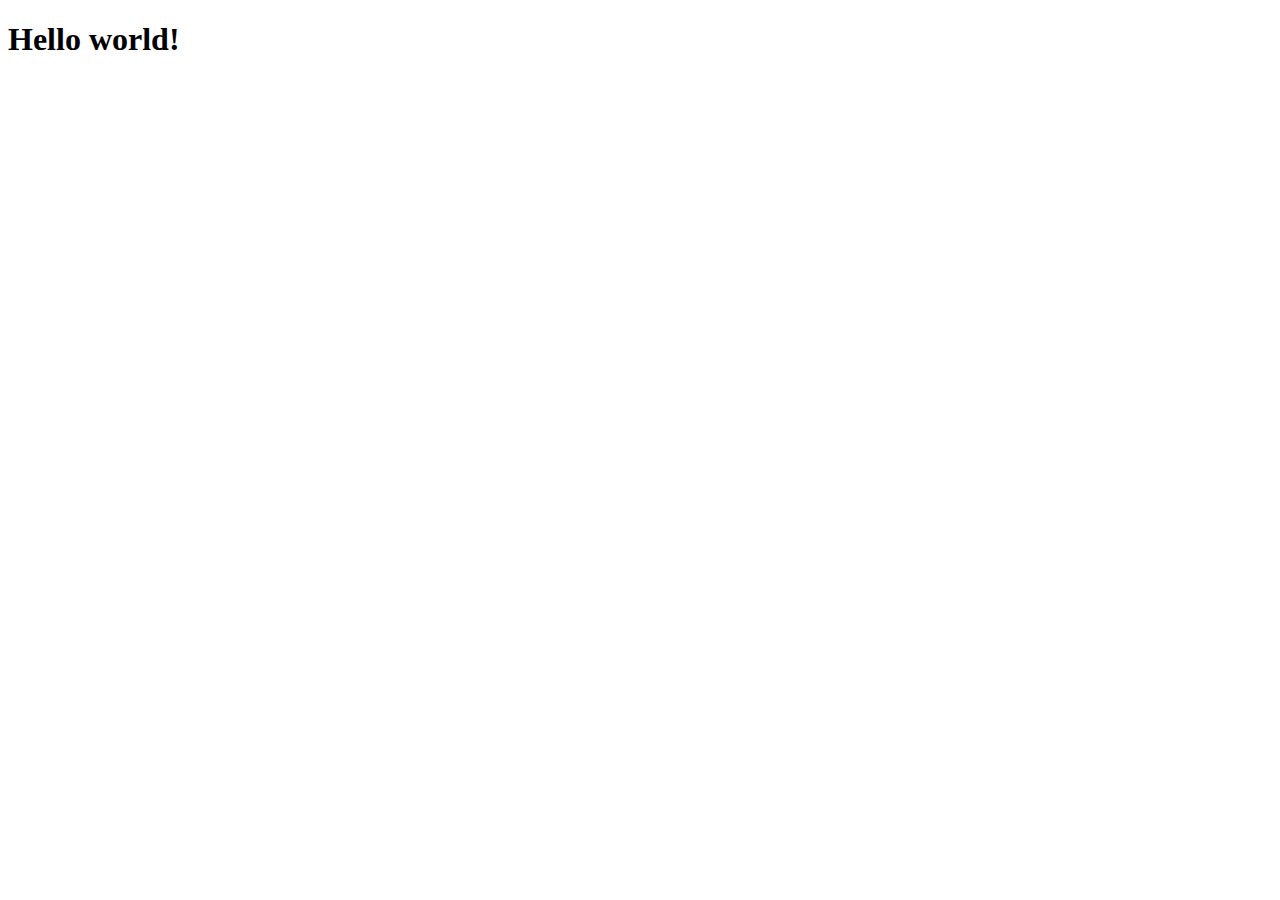
==== index.html @ 1c83c9e9 "initial commit" ====
<!DOCTYPE html>
<html lang="en">
<head>
    <meta charset="UTF-8">
    <meta http-equiv="X-UA-Compatible" content="IE=edge">
    <meta name="viewport" content="width=device-width, initial-scale=1.0">
    <title>Personal Websites</title>
</head>
<body>
    <h1>Hello world!</h1>
</body>
</html>
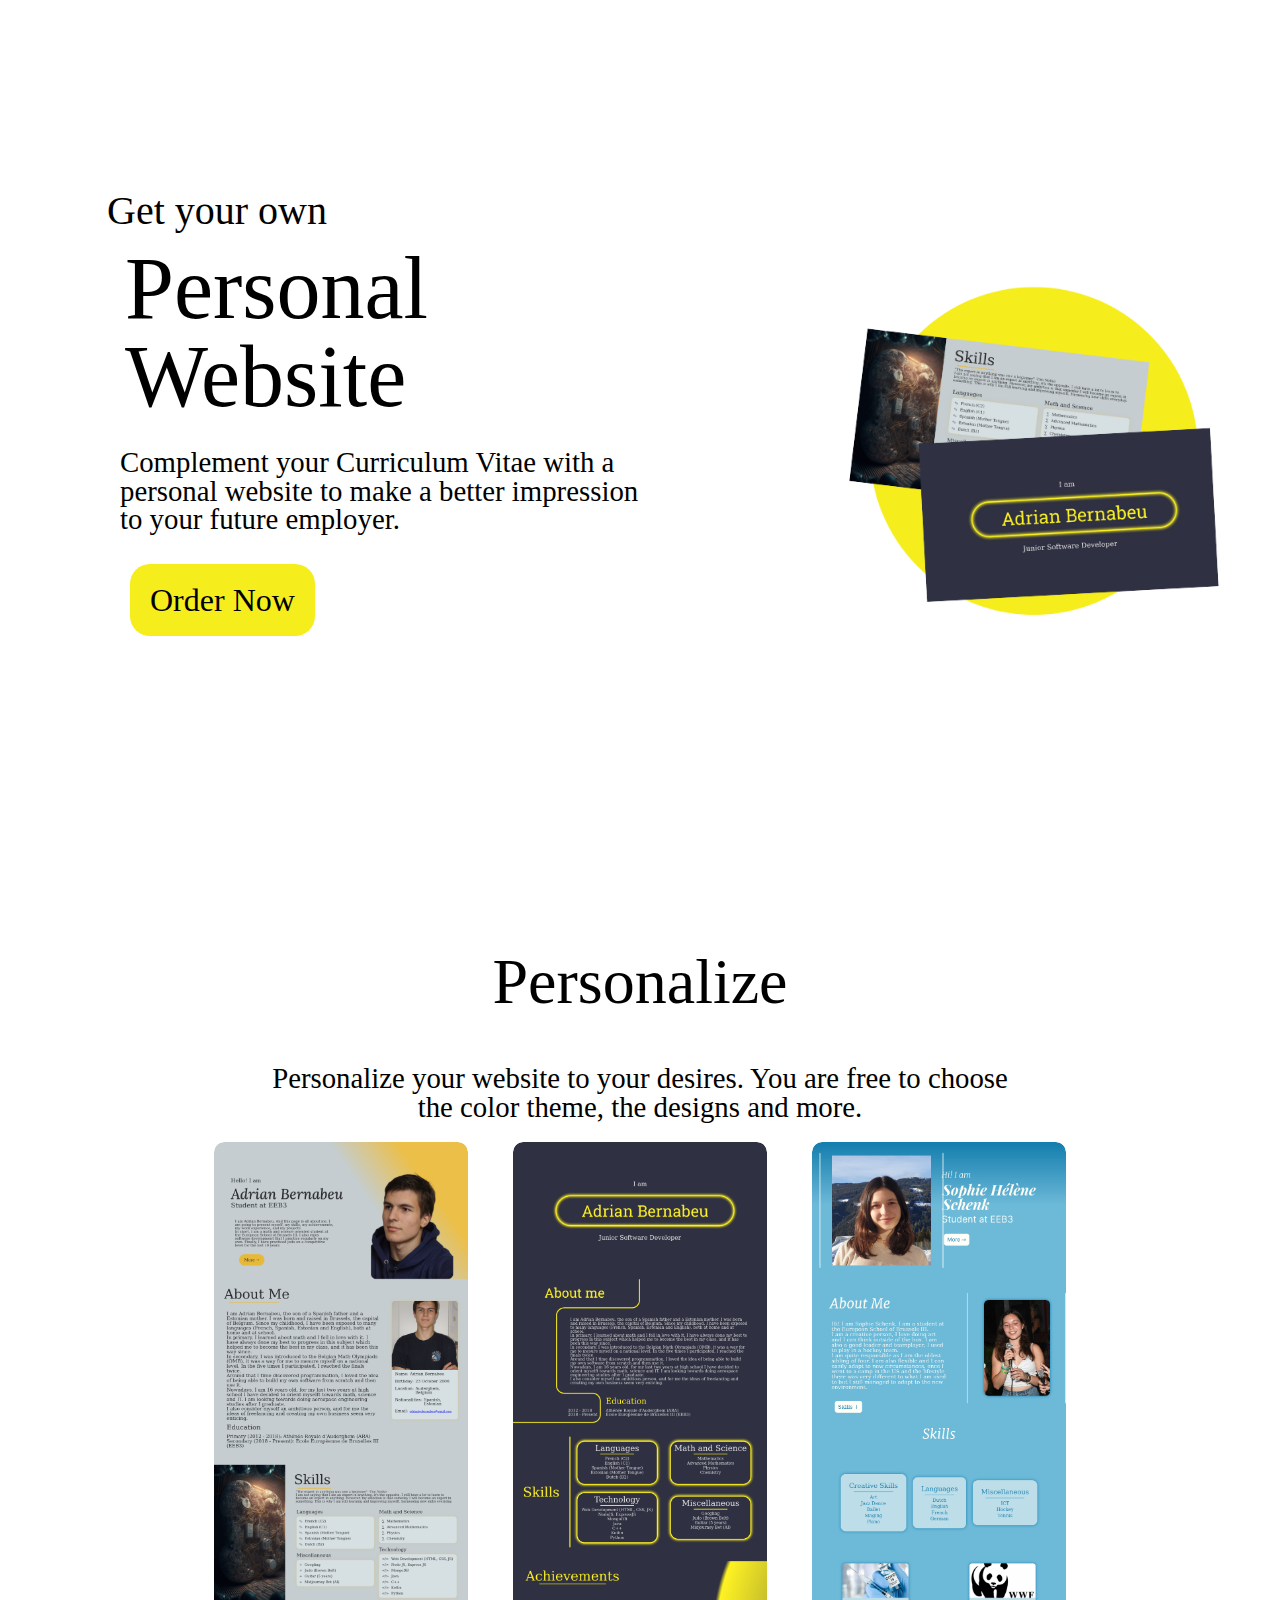
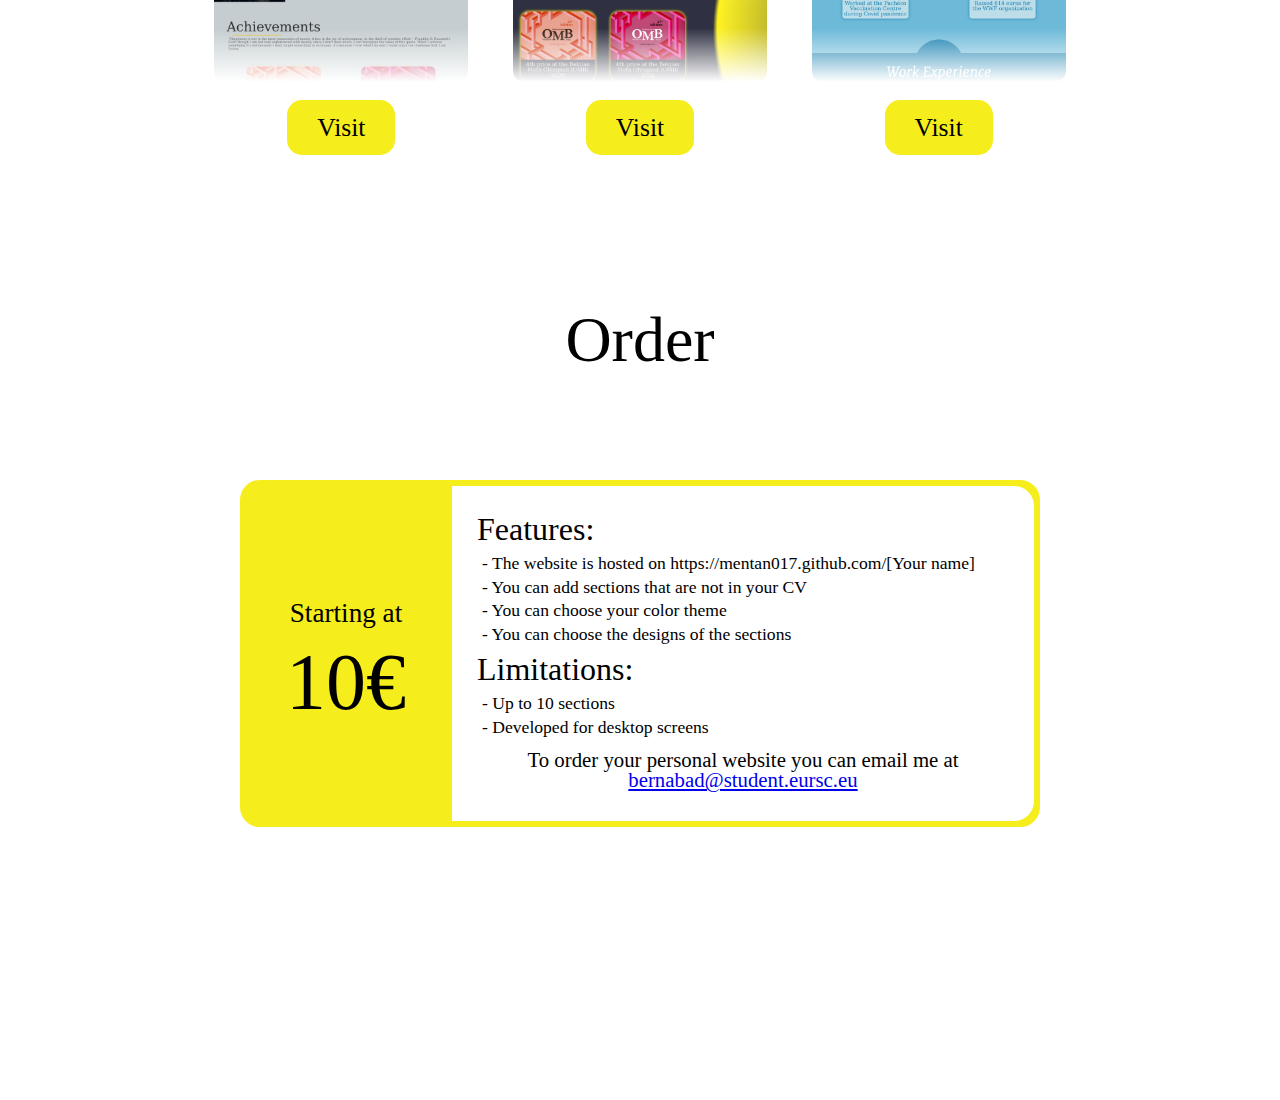
==== commit e9edc8c2: "Added the main product showcase page" ====
--- a/index.html
+++ b/index.html
@@ -4,9 +4,65 @@
     <meta charset="UTF-8">
     <meta http-equiv="X-UA-Compatible" content="IE=edge">
     <meta name="viewport" content="width=device-width, initial-scale=1.0">
+    <link rel="stylesheet" href="reset.css">
+    <link rel="stylesheet" href="style.css">
     <title>Personal Websites</title>
 </head>
 <body>
-    <h1>Hello world!</h1>
+    <section id="frontpage">
+        <div id="frontpage-text">
+            <h3>Get your own</h3>
+            <h1>Personal Website</h1>
+            <p>Complement your Curriculum Vitae with a personal website to make a better impression to your future employer.</p>
+            <div id="order-btn"><a href="#order" style="text-decoration: none; color: black;">Order Now</a></div>
+        </div>
+        <div id="frontpage-image">
+            <img src="./Images/Frontpage-img.png">
+        </div>
+    </section>
+    <section id="personalize">
+        <div id="personalize-text">
+            <h2>Personalize</h2>
+            <p>Personalize your website to your desires. You are free to choose the color theme, the designs and more.</p>
+        </div>
+        <div id="personalize-content">
+            <div>
+                <img src="./Images/Adrian_Bernabeu_Light.png">
+                <p><a href="https://mentan017.github.io/Adrian_Bernabeu/" style="text-decoration: none; color: black;">Visit</a></p>
+            </div>
+            <div>
+                <img src="./Images/Adrian_Bernabeu_Dark.png">
+                <p><a href="https://mentan017.github.io/Adrian_Bernabeu_Dark/" style="text-decoration: none; color: black;">Visit</a></p>
+            </div>
+            <div>
+                <img src="./Images/Sophie_Schenk.png">
+                <p><a href="https://mentan017.github.io/Sophie_Schenk/" style="text-decoration: none; color: black;">Visit</a></p>
+            </div>
+        </div>
+    </section>
+    <section id="order">
+        <h2>Order</h2>
+        <div id="order-box">
+            <div id="price">
+                <p id="price-text">Starting at</p>
+                <p>10&euro;</p>
+            </div>
+            <div id="order-description">
+                <h3>Features:</h3>
+                <ul>
+                    <li>- The website is hosted on https://mentan017.github.com/[Your name]</li>
+                    <li>- You can add sections that are not in your CV</li>
+                    <li>- You can choose your color theme</li>
+                    <li>- You can choose the designs of the sections</li>
+                </ul>
+                <h3>Limitations:</h3>
+                <ul>
+                    <li>- Up to 10 sections</li>
+                    <li>- Developed for desktop screens</li>
+                </ul>
+                <p>To order your personal website you can email me at <a href="mailto:bernabad@student.eursc.eu">bernabad@student.eursc.eu</a></p>
+            </div>
+        </div>
+    </section>
 </body>
 </html>--- a/style.css
+++ b/style.css
@@ -0,0 +1,238 @@
+@media screen and (max-width: 375px){
+    section{
+        text-align: center;
+    }
+    #frontpage{
+        padding-top: 10vh;
+    }
+    #frontpage h1{
+        font-size: 4rem;
+        padding: 10px 0;
+    }
+    #frontpage h3{
+        font-size: 2rem;
+    }
+    #frontpage p{
+        font-size: 1.4rem;
+        padding: 10px 20px;
+    }
+    #order-btn{
+        background-color: #f6ed1c;
+        width: max-content;
+        font-size: 1.6rem;
+        padding: 20px;
+        border-radius: 20px;
+        margin: 20px auto;
+    }
+    #frontpage-image{
+        width: 80%;
+        margin: auto;
+    }
+    #frontpage-image img{
+        width: 100%;
+    }
+    #personalize-text{
+        width: 90%;
+        margin: auto;
+    }
+    #personalize-text h2{
+        font-size: 2.5rem;
+        padding: 10px;
+    }
+    #personalize-text p{
+        font-size: 1.4rem;
+        padding: 10px;
+    }
+    #personalize-content{
+        display: grid;
+    }
+    #personalize-content img{
+        width: 90%;
+        height: 35vh;
+        border-radius: 10px;
+        margin: auto;
+        object-fit: cover;
+        object-position: left top;
+    }
+    #personalize-content p{
+        background-color: #f6ed1c;
+        width: max-content;
+        font-size: 1.4rem;
+        padding: 15px;
+        border-radius: 15px;
+        margin: 10px auto;
+    }
+    #order h2{
+        font-size: 2.5rem;
+        padding: 40px;
+    }
+    #order-box{
+        background-color: #f6ed1c;
+        width: 90%;
+        border-radius: 20px;
+        border: #f6ed1c solid 6px;
+        margin: auto;
+        margin-bottom: 60px;
+    }
+    #price{
+        display: flex;
+        align-items: center;
+        font-size: 1.7rem;
+        width: max-content;
+        padding: 25px;
+        margin: auto;
+    }
+    #price-text{
+        font-size: 1.4rem;
+        padding: 0 10px;
+    }
+    #order-description{
+        background-color: #ffffff;
+        padding: 15px;
+        border-radius: 0 0 20px 20px;
+    }
+    #order-description h3{
+        font-size: 1.4rem;
+        padding: 8px;
+    }
+    #order-description li{
+        padding: 3px;
+    }
+    #order-description p{
+        font-size: 1.2rem;
+        padding: 10px;
+    }
+}
+@media screen and (min-width: 376px){
+    section{
+        min-height: 100vh;
+    }
+    h2{
+        font-size: 4rem;
+        padding: 50px;
+    }
+    #frontpage{
+        display: grid;
+        grid-template-columns: 1fr 500px;
+        align-items: center;
+    }
+    #frontpage-text{
+        padding: 100px;
+        padding-bottom: 20vh;
+    }
+    #frontpage-text h1{
+        font-size: 5.5rem;
+        padding: 7px 25px;
+    }
+    #frontpage-text h3{
+        font-size: 2.5rem;
+        padding: 7px;
+    }
+    #frontpage-text p{
+        font-size: 1.8rem;
+        padding: 20px 20px;
+    }
+    #order-btn{
+        background-color: #f6ed1c;
+        width: max-content;
+        font-size: 2rem;
+        padding: 20px;
+        border-radius: 20px;
+        margin-top: 10px;
+        margin-left: 30px;
+        cursor: pointer;
+    }
+    #order-btn:hover{
+        box-shadow: #f8f36d 0 0 20px 6px;
+    }
+    #frontpage-image{
+        display: flex;
+        justify-content: center;
+        align-items: center;
+    }
+    #frontpage-image img{
+        width: 400px;
+    }
+    #personalize{
+        text-align: center;
+    }
+    #personalize-text{
+        width: 60%;
+        margin: auto;
+    }
+    #personalize-text p{
+        font-size: 1.8rem;
+    }
+    #personalize-content{
+        display: grid;
+        grid-template-columns: 1fr 1fr 1fr;
+        width: 70%;
+        margin: 20px auto;
+    }
+    #personalize-content img{
+        width: 85%;
+        height: 60vh;
+        border-radius: 10px;
+        margin: auto;
+        object-fit: cover;
+        object-position: left top;
+        mask-image: linear-gradient(to bottom, rgba(0, 0, 0, 1) 0 80%, rgba(0, 0, 0, 1), rgba(0, 0, 0, 0));
+    }
+    #personalize-content p{
+        background-color: #f6ed1c;
+        width: max-content;
+        font-size: 1.6rem;
+        padding: 15px 30px;
+        border-radius: 15px;
+        margin: auto;
+        margin-top: 15px;
+    }
+    #personalize-content p:hover{
+        box-shadow: #f8f36d 0 0 20px 6px;
+    }
+    #order{
+        width: 800px;
+        margin: auto;
+    }
+    #order h2{
+        text-align: center;
+        padding: 12vh;
+    }
+    #order-box{
+        background-color: #f6ed1c;
+        display: grid;
+        align-items: center;
+        grid-template-columns: max-content 1fr;
+        border-radius: 20px;
+        border: #f6ed1c solid 6px;
+    }
+    #price{
+        text-align: center;
+        font-size: 5rem;
+        padding: 40px;
+        border-right: #f6ed1c 6px;
+    }
+    #price-text{
+        font-size: 1.7rem;
+        padding: 15px 0;
+    }
+    #order-description{
+        background-color: #ffffff;
+        padding: 20px;
+        border-radius: 0 20px 20px 0;
+        border-left: #f6ed1c solid 6px;
+    }
+    #order-description h3{
+        font-size: 2rem;
+        padding: 7px 5px;
+    }
+    #order-description li{
+        font-size: 1.1rem;
+        padding: 3px 10px;
+    }
+    #order-description p{
+        text-align: center;
+        font-size: 1.3rem;
+        padding: 10px;
+    }
+}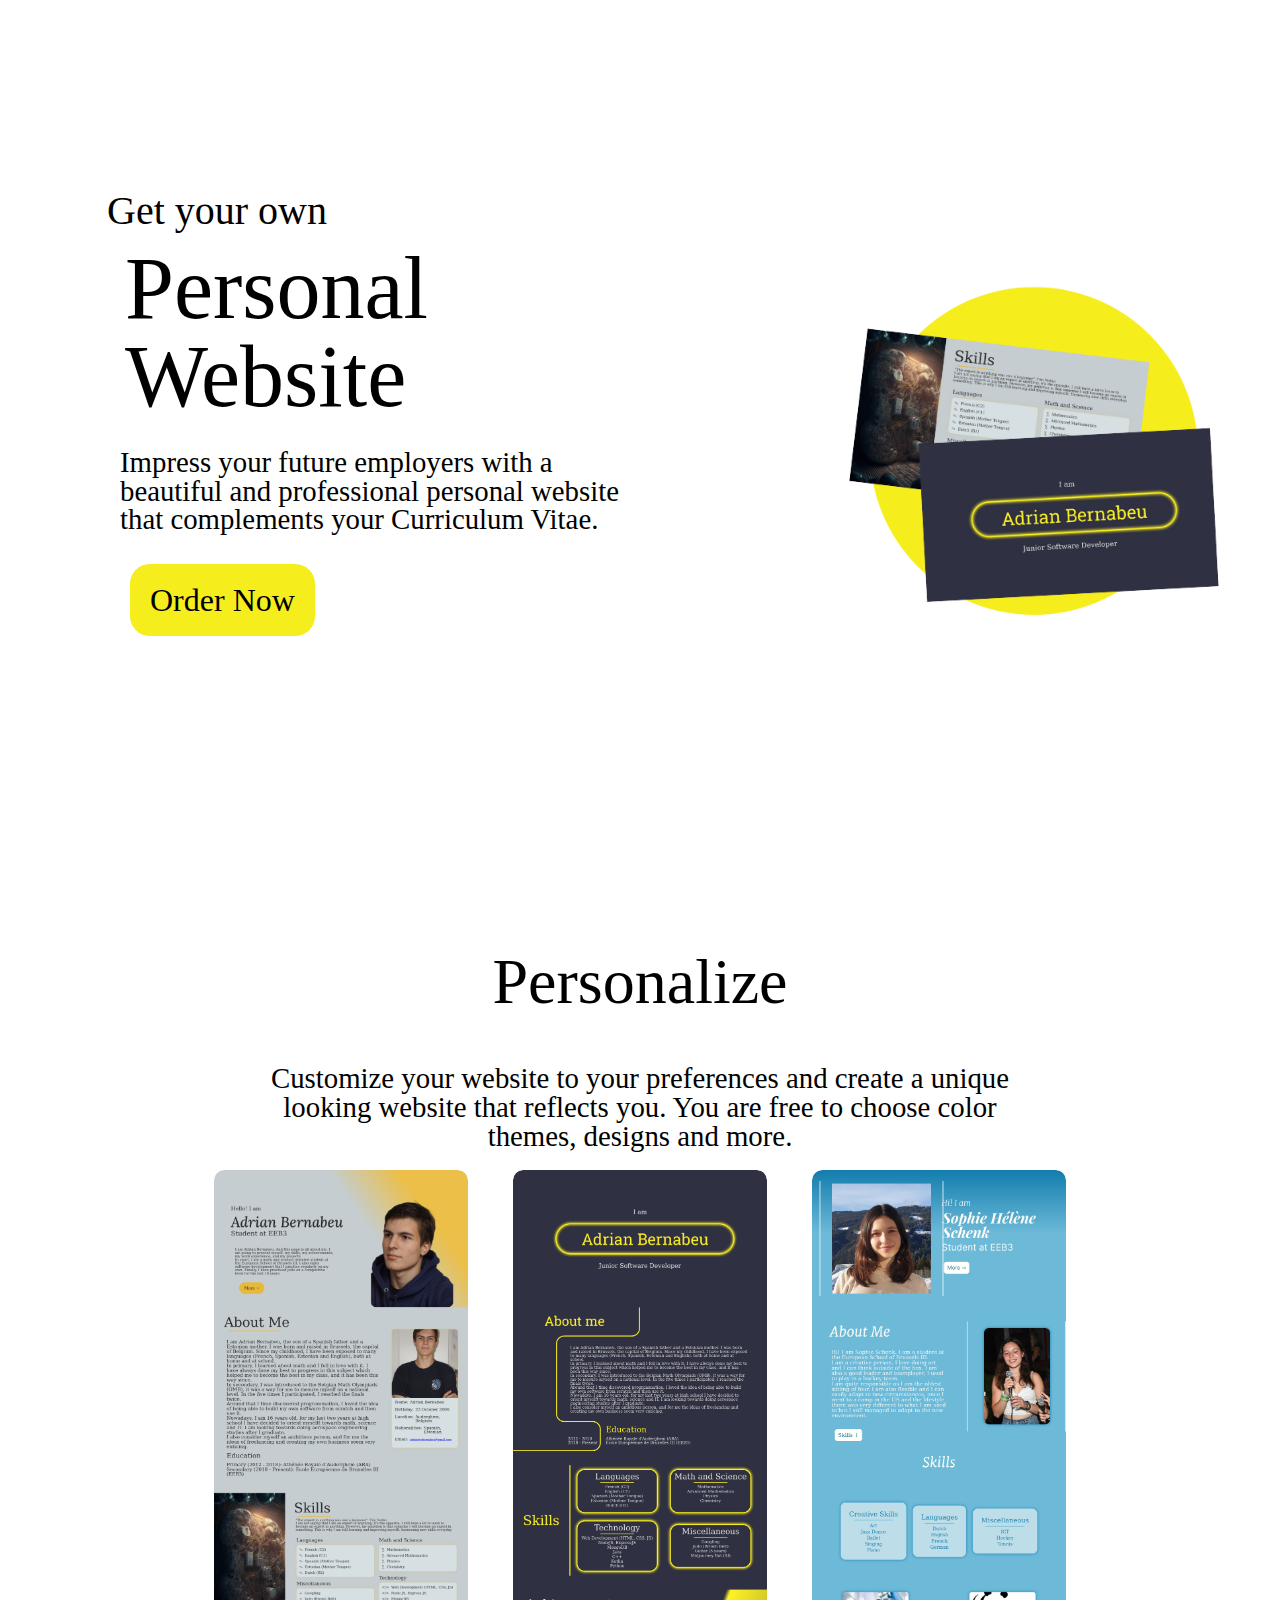
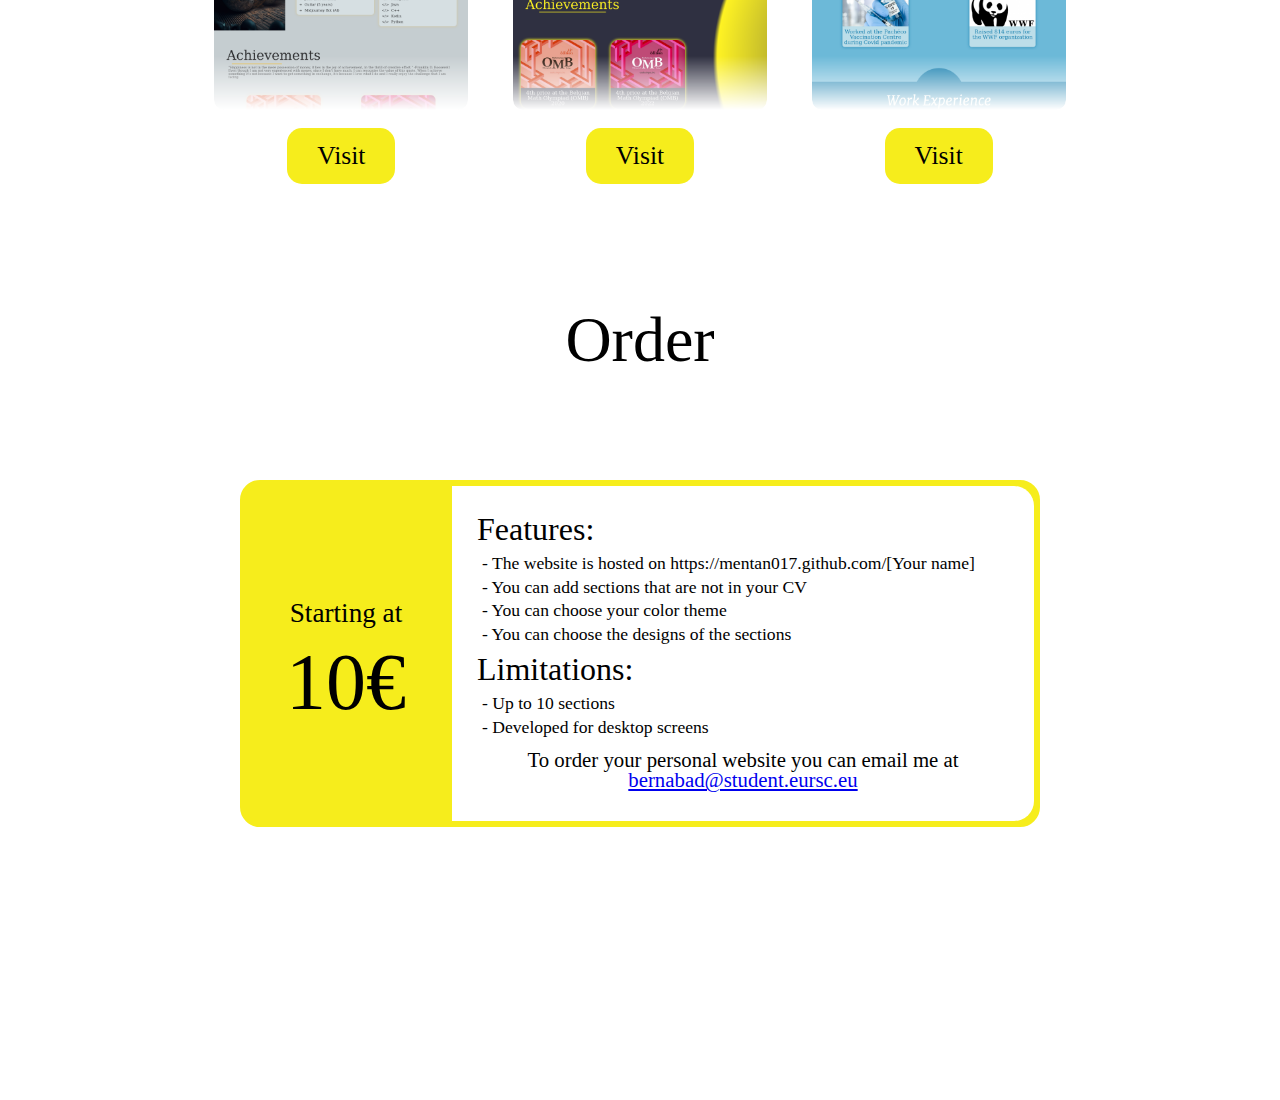
==== commit a6eed7e9: "Improved a couple of sentences on the homepage" ====
--- a/index.html
+++ b/index.html
@@ -13,7 +13,7 @@
         <div id="frontpage-text">
             <h3>Get your own</h3>
             <h1>Personal Website</h1>
-            <p>Complement your Curriculum Vitae with a personal website to make a better impression to your future employer.</p>
+            <p>Impress your future employers with a beautiful and professional personal website that complements your Curriculum Vitae.</p>
             <div id="order-btn"><a href="#order" style="text-decoration: none; color: black;">Order Now</a></div>
         </div>
         <div id="frontpage-image">
@@ -23,7 +23,7 @@
     <section id="personalize">
         <div id="personalize-text">
             <h2>Personalize</h2>
-            <p>Personalize your website to your desires. You are free to choose the color theme, the designs and more.</p>
+            <p>Customize your website to your preferences and create a unique looking website that reflects you. You are free to choose color themes, designs and more.</p>
         </div>
         <div id="personalize-content">
             <div>
--- a/style.css
+++ b/style.css
@@ -1,4 +1,4 @@
-@media screen and (max-width: 375px){
+@media screen and (max-width: 1139px){
     section{
         text-align: center;
     }
@@ -50,17 +50,12 @@
         width: 90%;
         height: 35vh;
         border-radius: 10px;
-        margin: auto;
+        margin: 3px auto;
         object-fit: cover;
         object-position: left top;
     }
     #personalize-content p{
-        background-color: #f6ed1c;
-        width: max-content;
-        font-size: 1.4rem;
-        padding: 15px;
-        border-radius: 15px;
-        margin: 10px auto;
+        display: none;
     }
     #order h2{
         font-size: 2.5rem;
@@ -103,7 +98,7 @@
         padding: 10px;
     }
 }
-@media screen and (min-width: 376px){
+@media screen and (min-width: 1140px){
     section{
         min-height: 100vh;
     }
